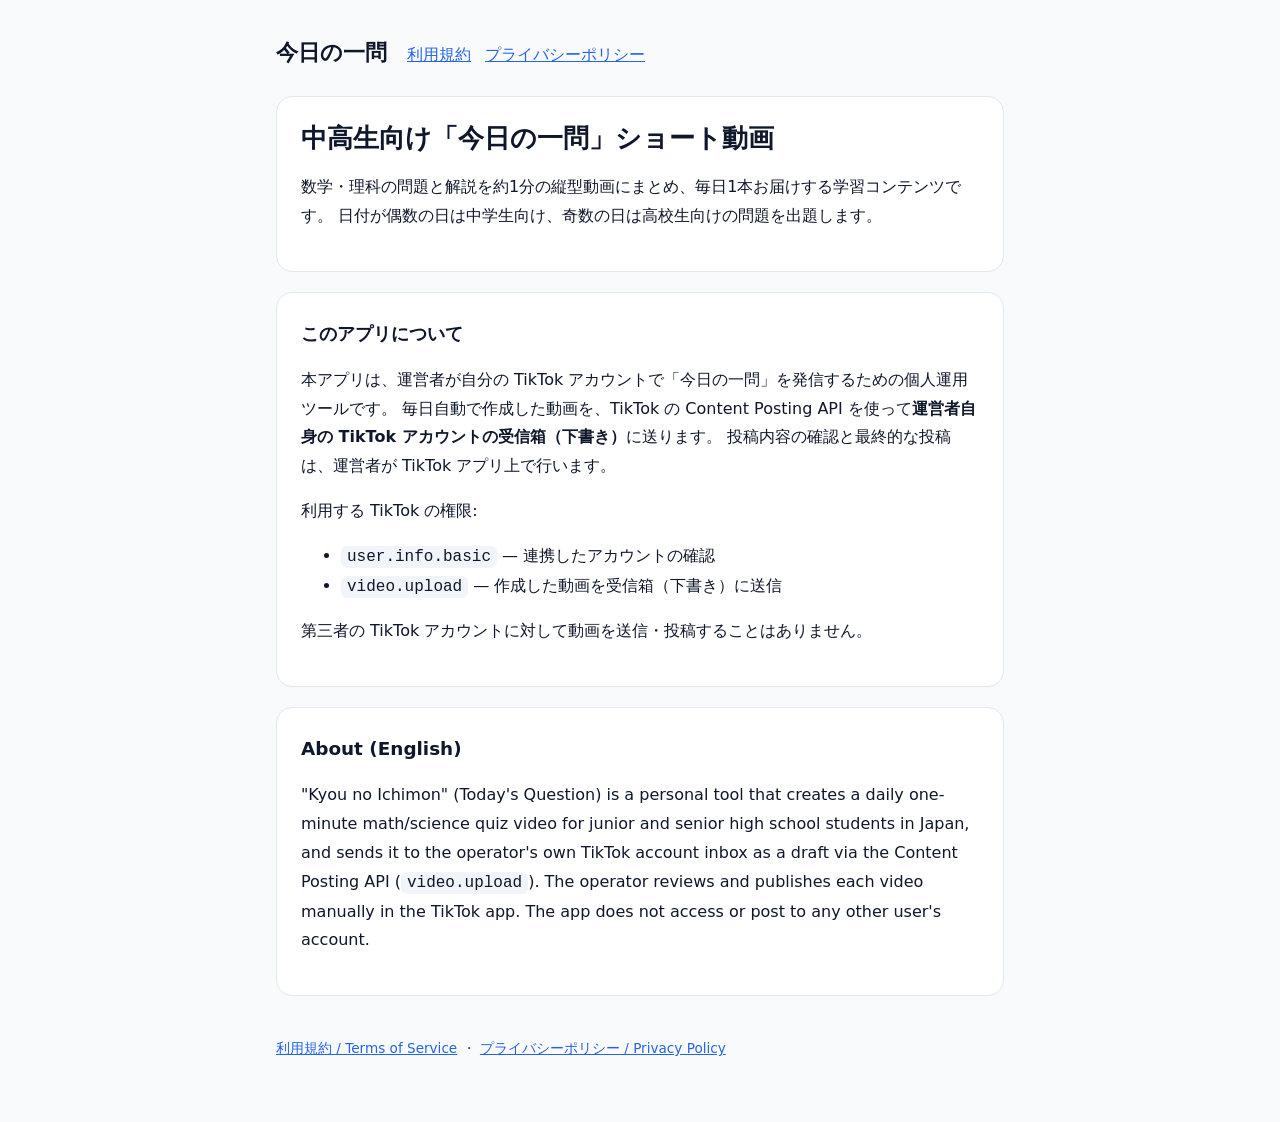
==== index.html @ b16c947a "TikTok アプリ登録用のサイトを追加 - トップページ（アプリ紹介） - プライバシーポリシー / 利用規約（日本語・英語） - Redirect URI 用ページ（認可コードを表示し、URL を" ====
<!doctype html>
<html lang="ja">
<head>
  <meta charset="utf-8">
  <meta name="viewport" content="width=device-width, initial-scale=1">
  <title>今日の一問</title>
  <meta name="description" content="中高生向けの数学・理科「今日の一問」ショート動画を毎日作成し、運営者自身の TikTok アカウントに送るツールです。">
  <link rel="stylesheet" href="style.css">
</head>
<body>
<main>
  <header class="site">
    <a class="brand" href="./">今日の一問</a>
    <nav><a href="terms.html">利用規約</a><a href="privacy.html">プライバシーポリシー</a></nav>
  </header>

  <section class="card">
    <h1>中高生向け「今日の一問」ショート動画</h1>
    <p>数学・理科の問題と解説を約1分の縦型動画にまとめ、毎日1本お届けする学習コンテンツです。
      日付が偶数の日は中学生向け、奇数の日は高校生向けの問題を出題します。</p>
  </section>

  <section class="card">
    <h2>このアプリについて</h2>
    <p>本アプリは、運営者が自分の TikTok アカウントで「今日の一問」を発信するための個人運用ツールです。
      毎日自動で作成した動画を、TikTok の Content Posting API を使って<strong>運営者自身の TikTok アカウントの受信箱（下書き）</strong>に送ります。
      投稿内容の確認と最終的な投稿は、運営者が TikTok アプリ上で行います。</p>
    <p>利用する TikTok の権限:</p>
    <ul>
      <li><code>user.info.basic</code> — 連携したアカウントの確認</li>
      <li><code>video.upload</code> — 作成した動画を受信箱（下書き）に送信</li>
    </ul>
    <p>第三者の TikTok アカウントに対して動画を送信・投稿することはありません。</p>
  </section>

  <section class="card" lang="en">
    <h2>About (English)</h2>
    <p>"Kyou no Ichimon" (Today's Question) is a personal tool that creates a daily one-minute math/science quiz video
      for junior and senior high school students in Japan, and sends it to the operator's own TikTok account inbox
      as a draft via the Content Posting API (<code>video.upload</code>). The operator reviews and publishes each video
      manually in the TikTok app. The app does not access or post to any other user's account.</p>
  </section>

  <footer>
    <a href="terms.html">利用規約 / Terms of Service</a> ・ <a href="privacy.html">プライバシーポリシー / Privacy Policy</a>
  </footer>
</main>
</body>
</html>
---- style.css ----
:root {
  --bg: #f8fafc;
  --card: #ffffff;
  --ink: #0f172a;
  --muted: #475569;
  --accent: #2563eb;
  --border: #e2e8f0;
  --code-bg: #f1f5f9;
  --ok: #059669;
  --err: #dc2626;
}
@media (prefers-color-scheme: dark) {
  :root {
    --bg: #0b1120;
    --card: #111827;
    --ink: #e5e7eb;
    --muted: #94a3b8;
    --accent: #60a5fa;
    --border: #1f2937;
    --code-bg: #1e293b;
    --ok: #34d399;
    --err: #f87171;
  }
}
* { box-sizing: border-box; }
body {
  margin: 0;
  background: var(--bg);
  color: var(--ink);
  font-family: system-ui, -apple-system, "Hiragino Sans", "Noto Sans JP", sans-serif;
  line-height: 1.8;
}
main { max-width: 760px; margin: 0 auto; padding: 32px 16px 64px; }
header.site { display: flex; flex-wrap: wrap; gap: 8px 20px; align-items: baseline; margin-bottom: 24px; }
header.site a.brand { font-size: 1.4rem; font-weight: 800; color: var(--ink); text-decoration: none; }
header.site nav a { margin-right: 14px; }
a { color: var(--accent); }
.card { background: var(--card); border: 1px solid var(--border); border-radius: 16px; padding: 24px; margin-bottom: 20px; }
h1 { font-size: 1.6rem; line-height: 1.4; margin: 0 0 12px; }
h2 { font-size: 1.15rem; margin: 28px 0 8px; }
.muted { color: var(--muted); font-size: 0.92rem; }
code, .code { background: var(--code-bg); border-radius: 6px; padding: 2px 6px; font-family: ui-monospace, SFMono-Regular, Menlo, monospace; word-break: break-all; }
.code { display: block; padding: 12px; margin: 8px 0; }
button { font: inherit; font-weight: 700; color: #fff; background: var(--accent); border: 0; border-radius: 999px; padding: 10px 22px; cursor: pointer; }
.ok { color: var(--ok); font-weight: 700; }
.err { color: var(--err); font-weight: 700; }
hr { border: 0; border-top: 1px solid var(--border); margin: 32px 0; }
footer { margin-top: 40px; font-size: 0.85rem; color: var(--muted); }
.card > :first-child { margin-top: 0; }
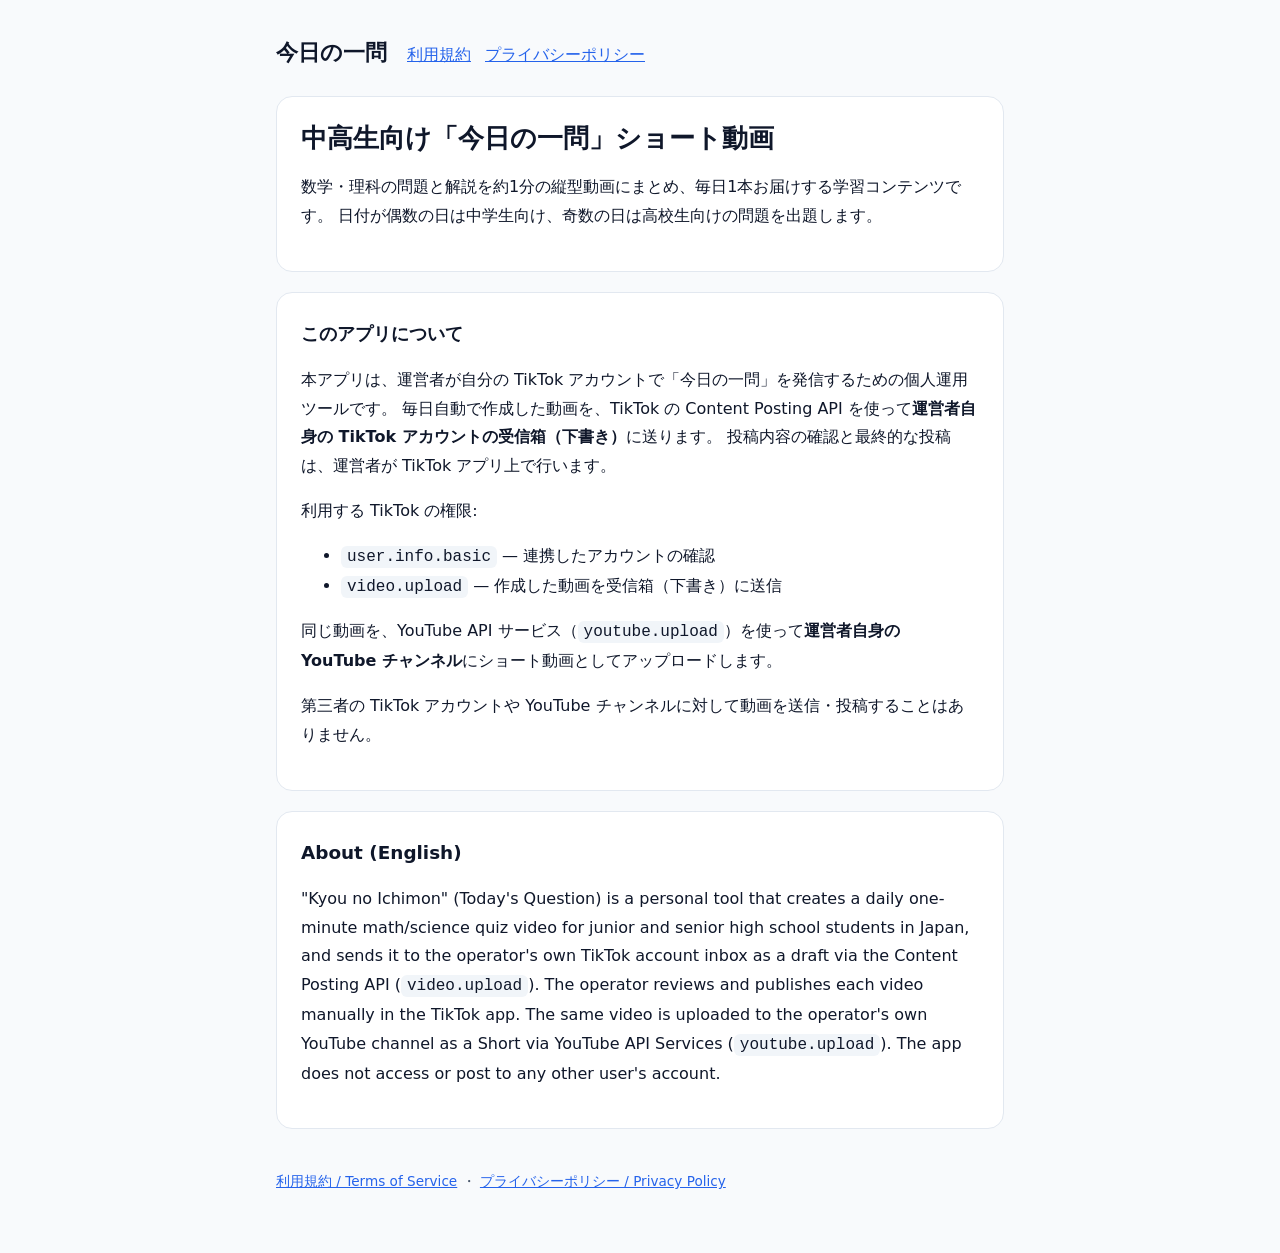
==== commit 01a301d9: "YouTube への投稿に関する記載を追加 プライバシーポリシー・利用規約・トップページに、YouTube API サービスの利用、 取得する情報（youtube.upload のトークン・動画 ID" ====
--- a/index.html
+++ b/index.html
@@ -6,6 +6,7 @@
   <title>今日の一問</title>
   <meta name="description" content="中高生向けの数学・理科「今日の一問」ショート動画を毎日作成し、運営者自身の TikTok アカウントに送るツールです。">
   <link rel="stylesheet" href="style.css">
+  <link rel="icon" href="icon.png">
 </head>
 <body>
 <main>
@@ -30,7 +31,8 @@
       <li><code>user.info.basic</code> — 連携したアカウントの確認</li>
       <li><code>video.upload</code> — 作成した動画を受信箱（下書き）に送信</li>
     </ul>
-    <p>第三者の TikTok アカウントに対して動画を送信・投稿することはありません。</p>
+    <p>同じ動画を、YouTube API サービス（<code>youtube.upload</code>）を使って<strong>運営者自身の YouTube チャンネル</strong>にショート動画としてアップロードします。</p>
+    <p>第三者の TikTok アカウントや YouTube チャンネルに対して動画を送信・投稿することはありません。</p>
   </section>
 
   <section class="card" lang="en">
@@ -38,7 +40,8 @@
     <p>"Kyou no Ichimon" (Today's Question) is a personal tool that creates a daily one-minute math/science quiz video
       for junior and senior high school students in Japan, and sends it to the operator's own TikTok account inbox
       as a draft via the Content Posting API (<code>video.upload</code>). The operator reviews and publishes each video
-      manually in the TikTok app. The app does not access or post to any other user's account.</p>
+      manually in the TikTok app. The same video is uploaded to the operator's own YouTube channel as a Short via YouTube API Services
+      (<code>youtube.upload</code>). The app does not access or post to any other user's account.</p>
   </section>
 
   <footer>
